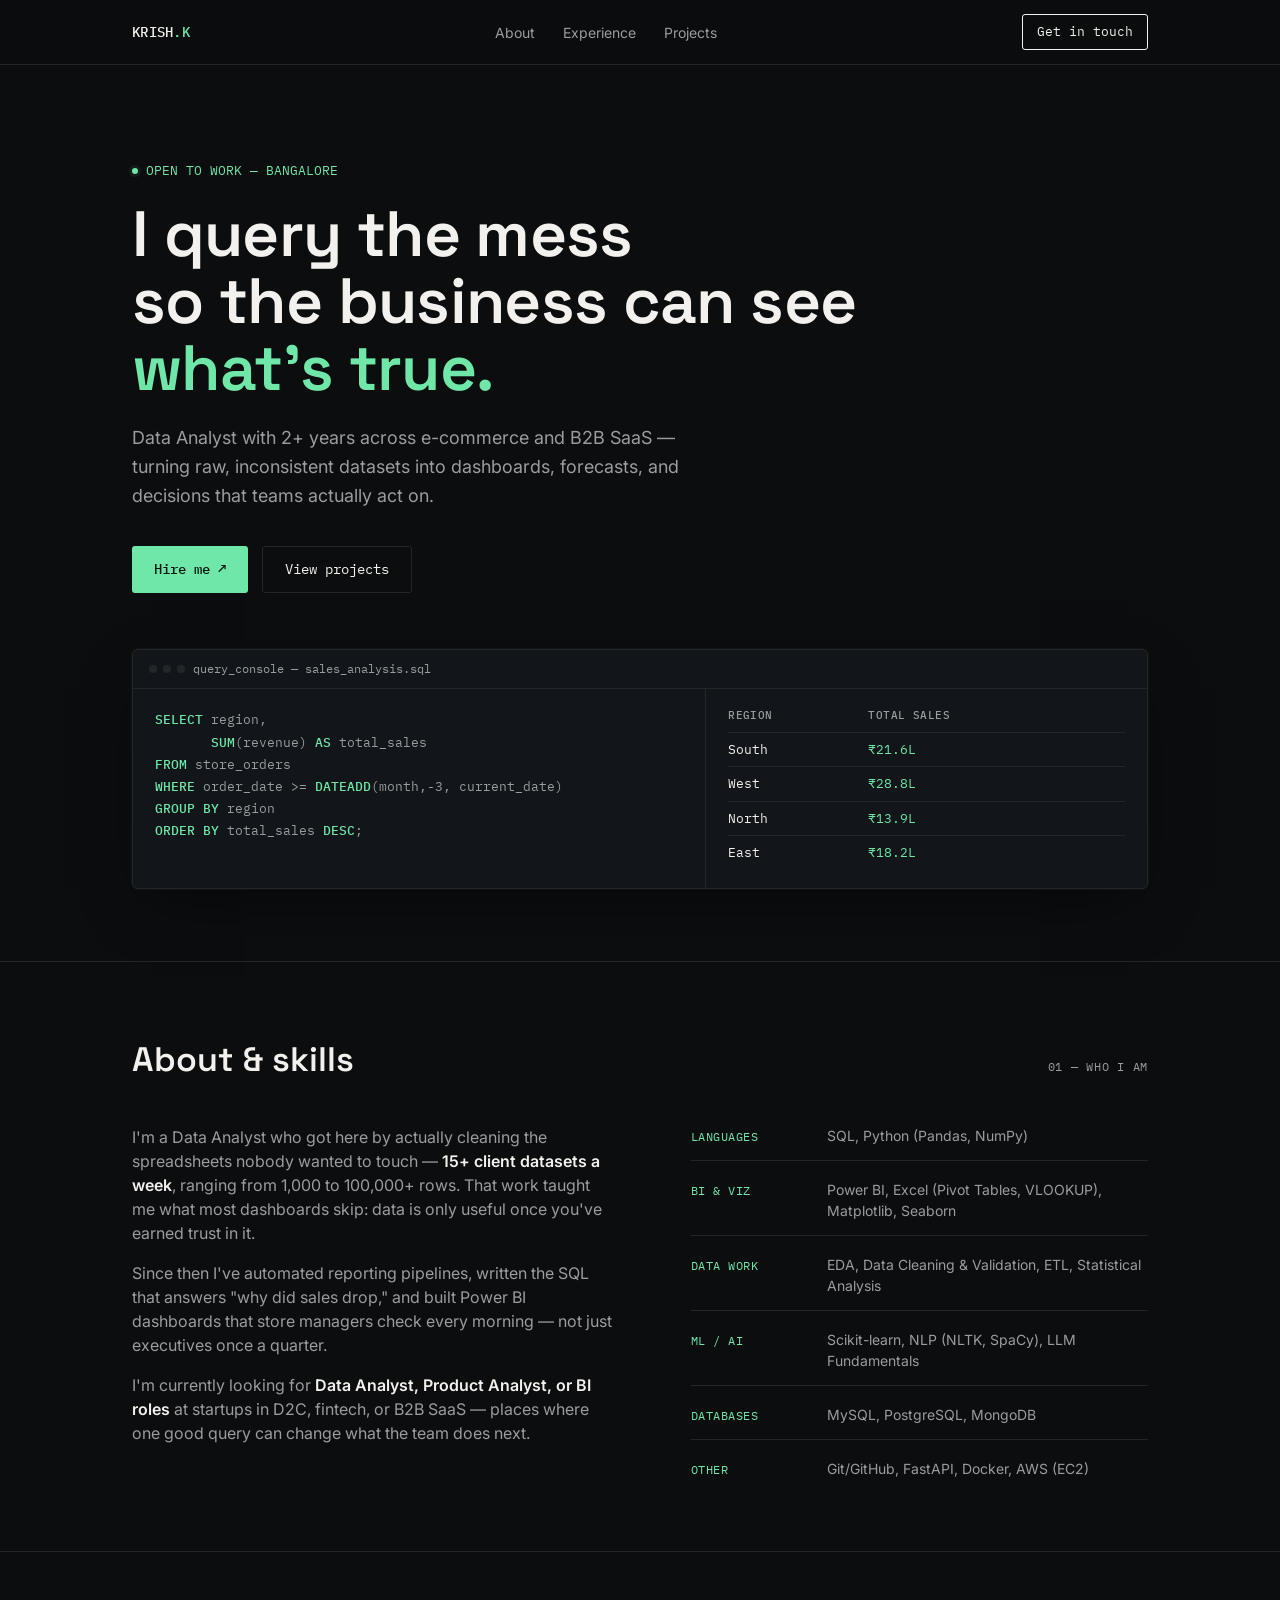
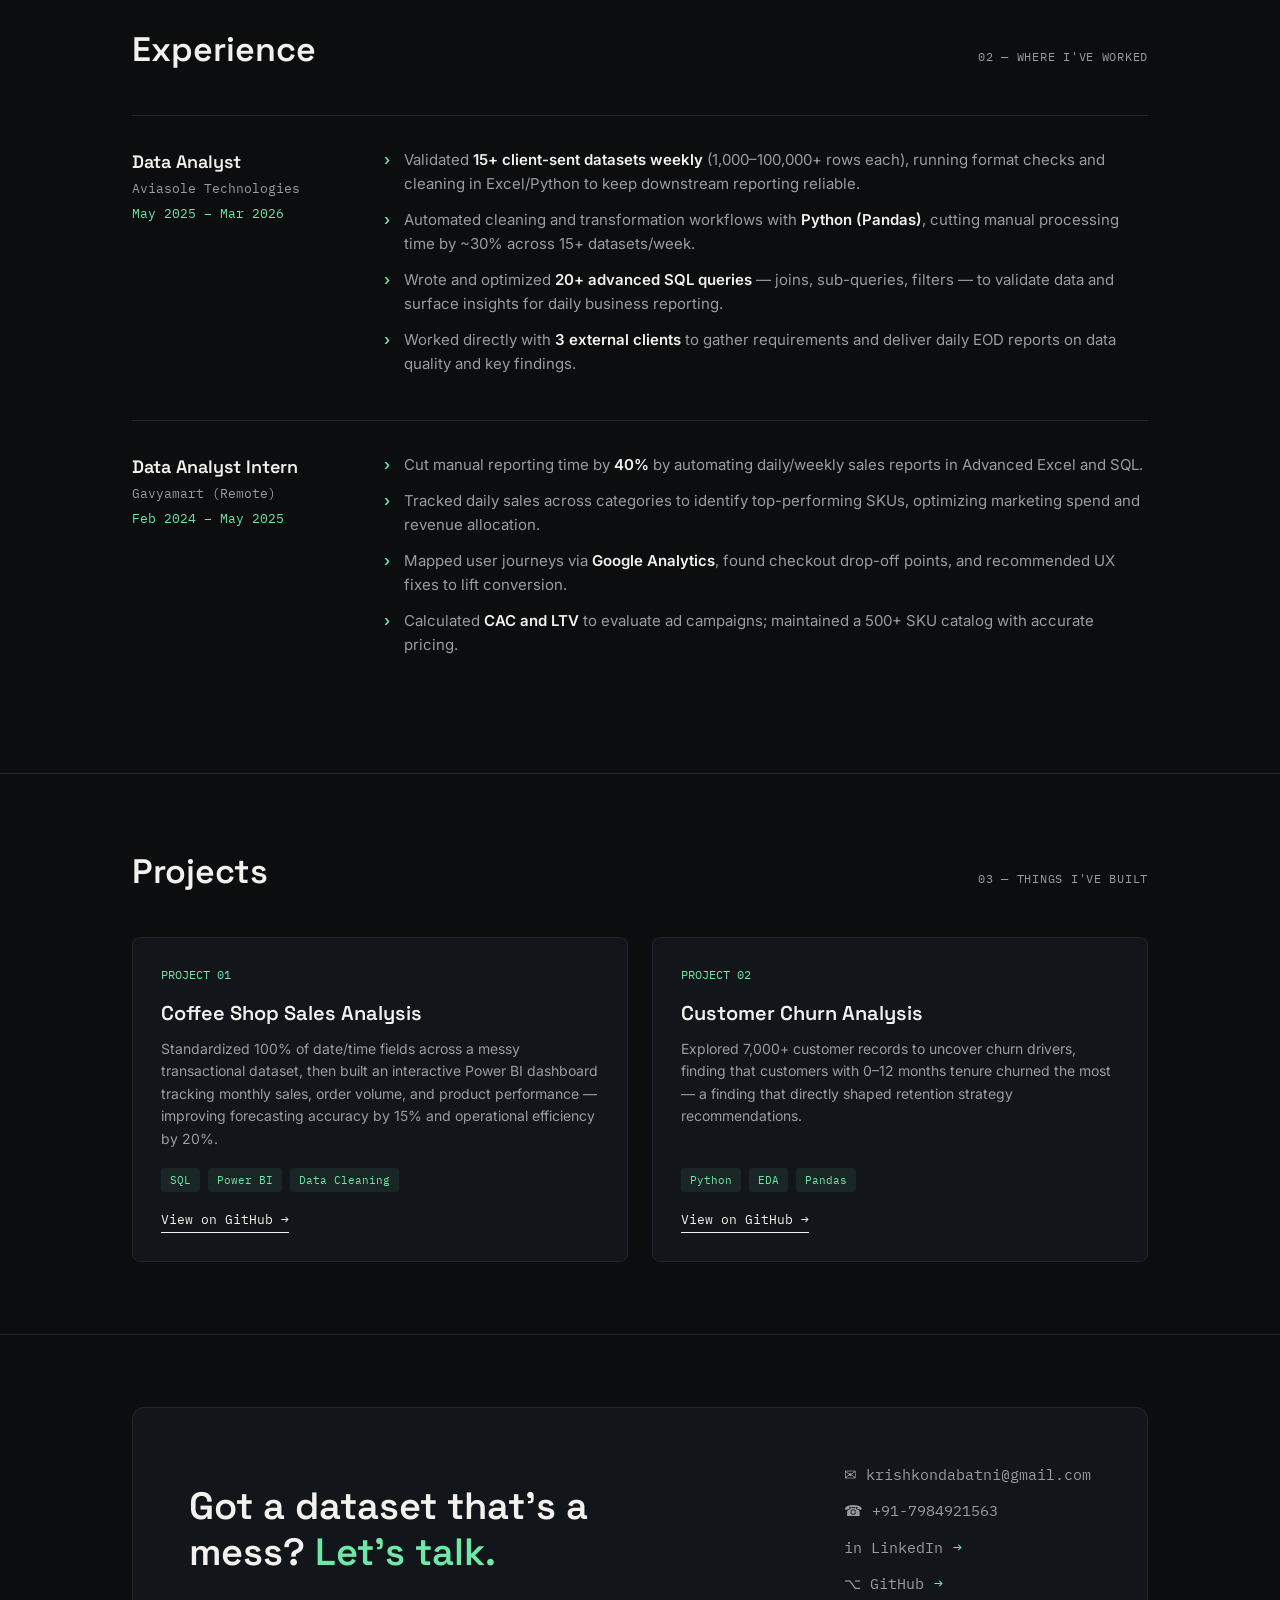
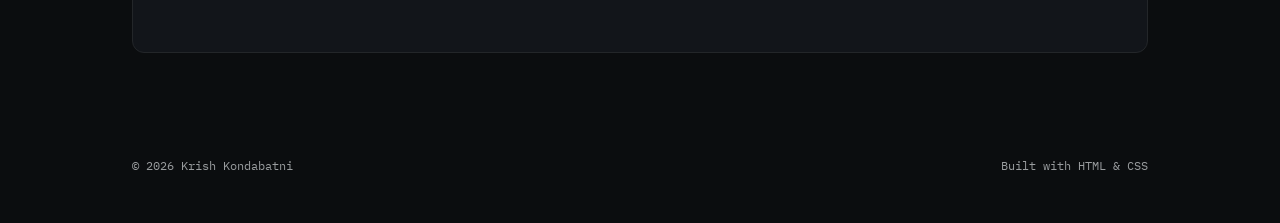
==== index.html @ 4f21a390 "Add files via upload" ====
<!DOCTYPE html>
<html lang="en">
<head>
<meta charset="UTF-8">
<meta name="viewport" content="width=device-width, initial-scale=1.0">
<title>Krish Kondabatni — Data Analyst</title>
<link rel="preconnect" href="https://fonts.googleapis.com">
<link rel="preconnect" href="https://fonts.gstatic.com" crossorigin>
<link href="https://fonts.googleapis.com/css2?family=Space+Grotesk:wght@400;500;600;700&family=IBM+Plex+Mono:wght@400;500&family=Inter:wght@400;500;600&display=swap" rel="stylesheet">
<style>
  :root{
    --bg: #0B0D0F;
    --bg-soft: #12151A;
    --ink: #F2F1ED;
    --ink-soft: #9A9D9F;
    --line: #232629;
    --accent: #6EE7A8;     /* terminal-green, used sparingly */
    --accent-soft: rgba(110,231,168,0.08);
    --card: #12151A;
    --mono: 'IBM Plex Mono', monospace;
    --display: 'Space Grotesk', sans-serif;
    --body: 'Inter', sans-serif;
  }

  *{margin:0;padding:0;box-sizing:border-box;}

  body{
    background:var(--bg);
    color:var(--ink);
    font-family:var(--body);
    line-height:1.5;
    -webkit-font-smoothing:antialiased;
  }

  a{color:inherit;text-decoration:none;}

  .wrap{
    max-width:1080px;
    margin:0 auto;
    padding:0 32px;
  }

  /* ---------- NAV ---------- */
  nav{
    position:sticky;
    top:0;
    background:rgba(11,13,15,0.85);
    backdrop-filter:blur(8px);
    border-bottom:1px solid var(--line);
    z-index:50;
  }
  nav .wrap{
    display:flex;
    align-items:center;
    justify-content:space-between;
    height:64px;
  }
  .logo{
    font-family:var(--mono);
    font-size:14px;
    font-weight:500;
    letter-spacing:0.02em;
  }
  .logo span{color:var(--accent);}
  .navlinks{display:flex;gap:28px;font-size:14px;color:var(--ink-soft);}
  .navlinks a{transition:color .15s ease;}
  .navlinks a:hover{color:var(--ink);}
  .nav-cta{
    font-family:var(--mono);
    font-size:13px;
    border:1px solid var(--ink);
    padding:7px 14px;
    border-radius:3px;
    transition:background .15s ease, color .15s ease;
  }
  .nav-cta:hover{background:var(--accent);color:#06160E;border-color:var(--accent);}

  /* ---------- HERO ---------- */
  header.hero{
    padding:96px 0 72px;
    border-bottom:1px solid var(--line);
    position:relative;
  }
  .eyebrow{
    font-family:var(--mono);
    font-size:13px;
    color:var(--accent);
    display:flex;
    align-items:center;
    gap:8px;
    margin-bottom:20px;
  }
  .dot{
    width:6px;height:6px;border-radius:50%;
    background:var(--accent);
    box-shadow:0 0 0 3px var(--accent-soft);
    animation:pulse 2s infinite;
  }
  @keyframes pulse{
    0%,100%{opacity:1;}
    50%{opacity:0.4;}
  }
  h1.title{
    font-family:var(--display);
    font-size:clamp(38px, 5.5vw, 64px);
    font-weight:600;
    line-height:1.05;
    letter-spacing:-0.01em;
    max-width:780px;
    color:var(--ink);
  }
  h1.title em{
    font-style:normal;
    color:var(--accent);
  }
  .hero-sub{
    margin-top:22px;
    font-size:18px;
    color:var(--ink-soft);
    max-width:560px;
    line-height:1.6;
  }
  .hero-actions{
    margin-top:36px;
    display:flex;
    gap:14px;
    flex-wrap:wrap;
  }
  .btn-primary{
    font-family:var(--mono);
    font-size:14px;
    background:var(--accent);
    color:#06160E;
    padding:12px 22px;
    border-radius:3px;
    display:inline-flex;
    align-items:center;
    gap:8px;
    transition:transform .15s ease, box-shadow .15s ease;
    font-weight:500;
  }
  .btn-primary:hover{transform:translateY(-1px);box-shadow:0 0 24px rgba(110,231,168,0.35);}
  .btn-secondary{
    font-family:var(--mono);
    font-size:14px;
    border:1px solid var(--line);
    padding:12px 22px;
    border-radius:3px;
    color:var(--ink);
    transition:border-color .15s ease;
  }
  .btn-secondary:hover{border-color:var(--accent);}

  /* hero signature: a live-looking query→result strip */
  .query-strip{
    margin-top:56px;
    border:1px solid var(--line);
    border-radius:6px;
    background:var(--card);
    overflow:hidden;
    box-shadow:0 0 0 1px rgba(110,231,168,0.04), 0 20px 60px -20px rgba(0,0,0,0.6);
  }
  .query-strip-head{
    display:flex;
    align-items:center;
    gap:8px;
    padding:10px 16px;
    border-bottom:1px solid var(--line);
    font-family:var(--mono);
    font-size:12px;
    color:var(--ink-soft);
  }
  .query-strip-head .dots{display:flex;gap:6px;}
  .query-strip-head .dots span{width:8px;height:8px;border-radius:50%;background:var(--line);}
  .query-body{
    display:grid;
    grid-template-columns:1.3fr 1fr;
  }
  .query-code{
    font-family:var(--mono);
    font-size:13px;
    line-height:1.7;
    padding:20px 22px;
    color:var(--ink-soft);
    border-right:1px solid var(--line);
    overflow-x:auto;
    white-space:pre;
  }
  .query-code .kw{color:var(--accent);font-weight:500;}
  .query-result{
    padding:18px 22px;
    font-family:var(--mono);
    font-size:13px;
  }
  .query-result table{width:100%;border-collapse:collapse;}
  .query-result th{
    text-align:left;
    color:var(--ink-soft);
    font-weight:500;
    font-size:11px;
    text-transform:uppercase;
    letter-spacing:0.04em;
    padding-bottom:8px;
    border-bottom:1px solid var(--line);
  }
  .query-result td{
    padding:7px 0;
    border-bottom:1px solid var(--line);
    color:var(--ink);
  }
  .query-result tr:last-child td{border-bottom:none;}
  .query-result .num{color:var(--accent);}

  @media (max-width:720px){
    .query-body{grid-template-columns:1fr;}
    .query-code{border-right:none;border-bottom:1px solid var(--line);}
  }

  /* ---------- SECTION SHELL ---------- */
  section{padding:72px 0;border-bottom:1px solid var(--line);}
  section:last-of-type{border-bottom:none;}
  .section-head{
    display:flex;
    align-items:baseline;
    justify-content:space-between;
    margin-bottom:40px;
    flex-wrap:wrap;
    gap:12px;
  }
  .section-tag{
    font-family:var(--mono);
    font-size:12px;
    color:var(--ink-soft);
    text-transform:uppercase;
    letter-spacing:0.06em;
  }
  h2.section-title{
    font-family:var(--display);
    font-size:clamp(26px,3vw,34px);
    font-weight:600;
    color:var(--ink);
  }

  /* ---------- ABOUT + SKILLS ---------- */
  .about-grid{
    display:grid;
    grid-template-columns:1.1fr 1fr;
    gap:56px;
  }
  .about-text p{
    font-size:16px;
    color:var(--ink-soft);
    margin-bottom:16px;
    max-width:480px;
  }
  .about-text strong{color:var(--ink);font-weight:600;}

  .skills-col{display:flex;flex-direction:column;gap:18px;}
  .skill-row{
    display:grid;
    grid-template-columns:120px 1fr;
    align-items:baseline;
    gap:16px;
    padding-bottom:14px;
    border-bottom:1px solid var(--line);
  }
  .skill-row:last-child{border-bottom:none;padding-bottom:0;}
  .skill-label{
    font-family:var(--mono);
    font-size:12px;
    color:var(--accent);
    text-transform:uppercase;
    letter-spacing:0.04em;
  }
  .skill-items{font-size:14px;color:var(--ink-soft);}

  @media (max-width:780px){
    .about-grid{grid-template-columns:1fr;gap:36px;}
  }

  /* ---------- EXPERIENCE ---------- */
  .exp-item{
    display:grid;
    grid-template-columns:220px 1fr;
    gap:32px;
    padding:32px 0;
    border-top:1px solid var(--line);
  }
  .exp-item:first-of-type{border-top:none;}
  .exp-meta{font-family:var(--mono);font-size:13px;color:var(--ink-soft);}
  .exp-meta .role{
    display:block;
    font-family:var(--display);
    font-size:18px;
    font-weight:600;
    color:var(--ink);
    margin-bottom:4px;
  }
  .exp-meta .dates{display:block;margin-top:6px;color:var(--accent);}
  .exp-body ul{list-style:none;}
  .exp-body li{
    position:relative;
    padding-left:20px;
    margin-bottom:12px;
    font-size:15px;
    color:var(--ink-soft);
    line-height:1.6;
  }
  .exp-body li::before{
    content:"›";
    position:absolute;
    left:0;
    color:var(--accent);
    font-weight:600;
  }
  .exp-body strong{color:var(--ink);font-weight:600;}

  @media (max-width:720px){
    .exp-item{grid-template-columns:1fr;gap:12px;}
  }

  /* ---------- PROJECTS ---------- */
  .proj-grid{
    display:grid;
    grid-template-columns:1fr 1fr;
    gap:24px;
  }
  .proj-card{
    border:1px solid var(--line);
    border-radius:8px;
    background:var(--card);
    padding:28px;
    display:flex;
    flex-direction:column;
    transition:border-color .15s ease, transform .15s ease, box-shadow .15s ease;
  }
  .proj-card:hover{border-color:var(--accent);transform:translateY(-2px);box-shadow:0 12px 32px -16px rgba(110,231,168,0.25);}
  .proj-num{
    font-family:var(--mono);
    font-size:12px;
    color:var(--accent);
    margin-bottom:14px;
  }
  .proj-card h3{
    font-family:var(--display);
    font-size:20px;
    font-weight:600;
    margin-bottom:10px;
    color:var(--ink);
  }
  .proj-card p{
    font-size:14px;
    color:var(--ink-soft);
    line-height:1.6;
    flex-grow:1;
    margin-bottom:18px;
  }
  .proj-tags{display:flex;gap:8px;flex-wrap:wrap;margin-bottom:18px;}
  .proj-tags span{
    font-family:var(--mono);
    font-size:11px;
    background:var(--accent-soft);
    color:var(--accent);
    padding:4px 9px;
    border-radius:3px;
  }
  .proj-link{
    font-family:var(--mono);
    font-size:13px;
    display:inline-flex;
    align-items:center;
    gap:6px;
    color:var(--ink);
    border-bottom:1px solid var(--ink);
    width:fit-content;
    padding-bottom:2px;
    transition:color .15s ease, border-color .15s ease;
  }
  .proj-link:hover{color:var(--accent);border-color:var(--accent);}

  @media (max-width:780px){
    .proj-grid{grid-template-columns:1fr;}
  }

  /* ---------- CONTACT ---------- */
  .contact-panel{
    background:var(--bg-soft);
    border:1px solid var(--line);
    color:var(--ink);
    border-radius:12px;
    padding:56px;
    display:flex;
    justify-content:space-between;
    align-items:center;
    gap:32px;
    flex-wrap:wrap;
  }
  .contact-panel h2{
    font-family:var(--display);
    font-size:clamp(26px,3.4vw,38px);
    font-weight:600;
    max-width:420px;
    line-height:1.2;
  }
  .contact-panel h2 span{color:var(--accent);}
  .contact-links{display:flex;flex-direction:column;gap:14px;}
  .contact-links a{
    font-family:var(--mono);
    font-size:15px;
    display:flex;
    align-items:center;
    gap:10px;
    color:var(--ink-soft);
    transition:color .15s ease;
  }
  .contact-links a:hover{color:var(--ink);}
  .contact-links a .arrow{color:var(--accent);}

  footer{
    padding:32px 0 48px;
    font-family:var(--mono);
    font-size:12px;
    color:var(--ink-soft);
    display:flex;
    justify-content:space-between;
    flex-wrap:wrap;
    gap:8px;
  }

  @media (max-width:600px){
    .wrap{padding:0 20px;}
    .contact-panel{padding:36px 24px;flex-direction:column;align-items:flex-start;}
    .navlinks{display:none;}
  }
</style>
</head>
<body>

<nav>
  <div class="wrap">
    <div class="logo">KRISH<span>.K</span></div>
    <div class="navlinks">
      <a href="#about">About</a>
      <a href="#experience">Experience</a>
      <a href="#projects">Projects</a>
    </div>
    <a class="nav-cta" href="#contact">Get in touch</a>
  </div>
</nav>

<header class="hero">
  <div class="wrap">
    <div class="eyebrow"><span class="dot"></span>OPEN TO WORK — BANGALORE</div>
    <h1 class="title">I query the mess<br>so the business can see <em>what's true.</em></h1>
    <p class="hero-sub">Data Analyst with 2+ years across e-commerce and B2B SaaS — turning raw, inconsistent datasets into dashboards, forecasts, and decisions that teams actually act on.</p>
    <div class="hero-actions">
      <a class="btn-primary" href="mailto:krishkondabatni@gmail.com">Hire me ↗</a>
      <a class="btn-secondary" href="#projects">View projects</a>
    </div>

    <div class="query-strip">
      <div class="query-strip-head">
        <div class="dots"><span></span><span></span><span></span></div>
        query_console — sales_analysis.sql
      </div>
      <div class="query-body">
        <div class="query-code"><span class="kw">SELECT</span> region,
       <span class="kw">SUM</span>(revenue) <span class="kw">AS</span> total_sales
<span class="kw">FROM</span> store_orders
<span class="kw">WHERE</span> order_date >= <span class="kw">DATEADD</span>(month,-3, current_date)
<span class="kw">GROUP BY</span> region
<span class="kw">ORDER BY</span> total_sales <span class="kw">DESC</span>;</div>
        <div class="query-result">
          <table>
            <tr><th>Region</th><th>Total Sales</th></tr>
            <tr><td>South</td><td class="num">₹21.6L</td></tr>
            <tr><td>West</td><td class="num">₹28.8L</td></tr>
            <tr><td>North</td><td class="num">₹13.9L</td></tr>
            <tr><td>East</td><td class="num">₹18.2L</td></tr>
          </table>
        </div>
      </div>
    </div>
  </div>
</header>

<section id="about">
  <div class="wrap">
    <div class="section-head">
      <h2 class="section-title">About &amp; skills</h2>
      <span class="section-tag">01 — Who I am</span>
    </div>
    <div class="about-grid">
      <div class="about-text">
        <p>I'm a Data Analyst who got here by actually cleaning the spreadsheets nobody wanted to touch — <strong>15+ client datasets a week</strong>, ranging from 1,000 to 100,000+ rows. That work taught me what most dashboards skip: data is only useful once you've earned trust in it.</p>
        <p>Since then I've automated reporting pipelines, written the SQL that answers "why did sales drop," and built Power BI dashboards that store managers check every morning — not just executives once a quarter.</p>
        <p>I'm currently looking for <strong>Data Analyst, Product Analyst, or BI roles</strong> at startups in D2C, fintech, or B2B SaaS — places where one good query can change what the team does next.</p>
      </div>
      <div class="skills-col">
        <div class="skill-row">
          <span class="skill-label">Languages</span>
          <span class="skill-items">SQL, Python (Pandas, NumPy)</span>
        </div>
        <div class="skill-row">
          <span class="skill-label">BI &amp; Viz</span>
          <span class="skill-items">Power BI, Excel (Pivot Tables, VLOOKUP), Matplotlib, Seaborn</span>
        </div>
        <div class="skill-row">
          <span class="skill-label">Data Work</span>
          <span class="skill-items">EDA, Data Cleaning &amp; Validation, ETL, Statistical Analysis</span>
        </div>
        <div class="skill-row">
          <span class="skill-label">ML / AI</span>
          <span class="skill-items">Scikit-learn, NLP (NLTK, SpaCy), LLM Fundamentals</span>
        </div>
        <div class="skill-row">
          <span class="skill-label">Databases</span>
          <span class="skill-items">MySQL, PostgreSQL, MongoDB</span>
        </div>
        <div class="skill-row">
          <span class="skill-label">Other</span>
          <span class="skill-items">Git/GitHub, FastAPI, Docker, AWS (EC2)</span>
        </div>
      </div>
    </div>
  </div>
</section>

<section id="experience">
  <div class="wrap">
    <div class="section-head">
      <h2 class="section-title">Experience</h2>
      <span class="section-tag">02 — Where I've worked</span>
    </div>

    <div class="exp-item">
      <div class="exp-meta">
        <span class="role">Data Analyst</span>
        Aviasole Technologies
        <span class="dates">May 2025 – Mar 2026</span>
      </div>
      <div class="exp-body">
        <ul>
          <li>Validated <strong>15+ client-sent datasets weekly</strong> (1,000–100,000+ rows each), running format checks and cleaning in Excel/Python to keep downstream reporting reliable.</li>
          <li>Automated cleaning and transformation workflows with <strong>Python (Pandas)</strong>, cutting manual processing time by ~30% across 15+ datasets/week.</li>
          <li>Wrote and optimized <strong>20+ advanced SQL queries</strong> — joins, sub-queries, filters — to validate data and surface insights for daily business reporting.</li>
          <li>Worked directly with <strong>3 external clients</strong> to gather requirements and deliver daily EOD reports on data quality and key findings.</li>
        </ul>
      </div>
    </div>

    <div class="exp-item">
      <div class="exp-meta">
        <span class="role">Data Analyst Intern</span>
        Gavyamart (Remote)
        <span class="dates">Feb 2024 – May 2025</span>
      </div>
      <div class="exp-body">
        <ul>
          <li>Cut manual reporting time by <strong>40%</strong> by automating daily/weekly sales reports in Advanced Excel and SQL.</li>
          <li>Tracked daily sales across categories to identify top-performing SKUs, optimizing marketing spend and revenue allocation.</li>
          <li>Mapped user journeys via <strong>Google Analytics</strong>, found checkout drop-off points, and recommended UX fixes to lift conversion.</li>
          <li>Calculated <strong>CAC and LTV</strong> to evaluate ad campaigns; maintained a 500+ SKU catalog with accurate pricing.</li>
        </ul>
      </div>
    </div>
  </div>
</section>

<section id="projects">
  <div class="wrap">
    <div class="section-head">
      <h2 class="section-title">Projects</h2>
      <span class="section-tag">03 — Things I've built</span>
    </div>
    <div class="proj-grid" id="proj-grid"></div>
  </div>
</section>

<section id="contact">
  <div class="wrap">
    <div class="contact-panel">
      <h2>Got a dataset that's a mess? <span>Let's talk.</span></h2>
      <div class="contact-links">
        <a href="mailto:krishkondabatni@gmail.com">✉ krishkondabatni@gmail.com</a>
        <a href="tel:+917984921563">☎ +91-7984921563</a>
        <a href="https://www.linkedin.com/in/krishkonda" target="_blank" rel="noopener">in LinkedIn <span class="arrow">→</span></a>
        <a href="https://github.com/crossboww" target="_blank" rel="noopener">⌥ GitHub <span class="arrow">→</span></a>
      </div>
    </div>
  </div>
</section>

<footer>
  <div class="wrap" style="display:flex; justify-content:space-between; width:100%;">
    <span>© 2026 Krish Kondabatni</span>
    <span>Built with HTML &amp; CSS</span>
  </div>
</footer>

<script>
/* ============================================================
   ADD YOUR PROJECTS HERE.
   To add a new project later: copy one block below (the part
   between { and },) and edit the text. Nothing else needs to change —
   the card will appear automatically on the page.
   ============================================================ */
const projects = [
  {
    number: "PROJECT 01",
    title: "Coffee Shop Sales Analysis",
    description: "Standardized 100% of date/time fields across a messy transactional dataset, then built an interactive Power BI dashboard tracking monthly sales, order volume, and product performance — improving forecasting accuracy by 15% and operational efficiency by 20%.",
    tags: ["SQL", "Power BI", "Data Cleaning"],
    link: "https://github.com/crossboww/Coffee_Shop_Sales_Analysis"
  },
  {
    number: "PROJECT 02",
    title: "Customer Churn Analysis",
    description: "Explored 7,000+ customer records to uncover churn drivers, finding that customers with 0–12 months tenure churned the most — a finding that directly shaped retention strategy recommendations.",
    tags: ["Python", "EDA", "Pandas"],
    link: "https://github.com/crossboww/Customer_Churn_Analysis"
  }

  /* Example of a new project — just uncomment and edit:

  ,{
    number: "PROJECT 03",
    title: "Your New Project Name",
    description: "1-2 sentences describing what you built and the result/impact.",
    tags: ["Tag1", "Tag2", "Tag3"],
    link: "https://github.com/yourusername/your-repo"
  }

  */
];

const grid = document.getElementById('proj-grid');
projects.forEach(p => {
  const card = document.createElement('div');
  card.className = 'proj-card';
  card.innerHTML = `
    <div class="proj-num">${p.number}</div>
    <h3>${p.title}</h3>
    <p>${p.description}</p>
    <div class="proj-tags">${p.tags.map(t => `<span>${t}</span>`).join('')}</div>
    <a class="proj-link" href="${p.link}" target="_blank" rel="noopener">View on GitHub →</a>
  `;
  grid.appendChild(card);
});
</script>

</body>
</html>
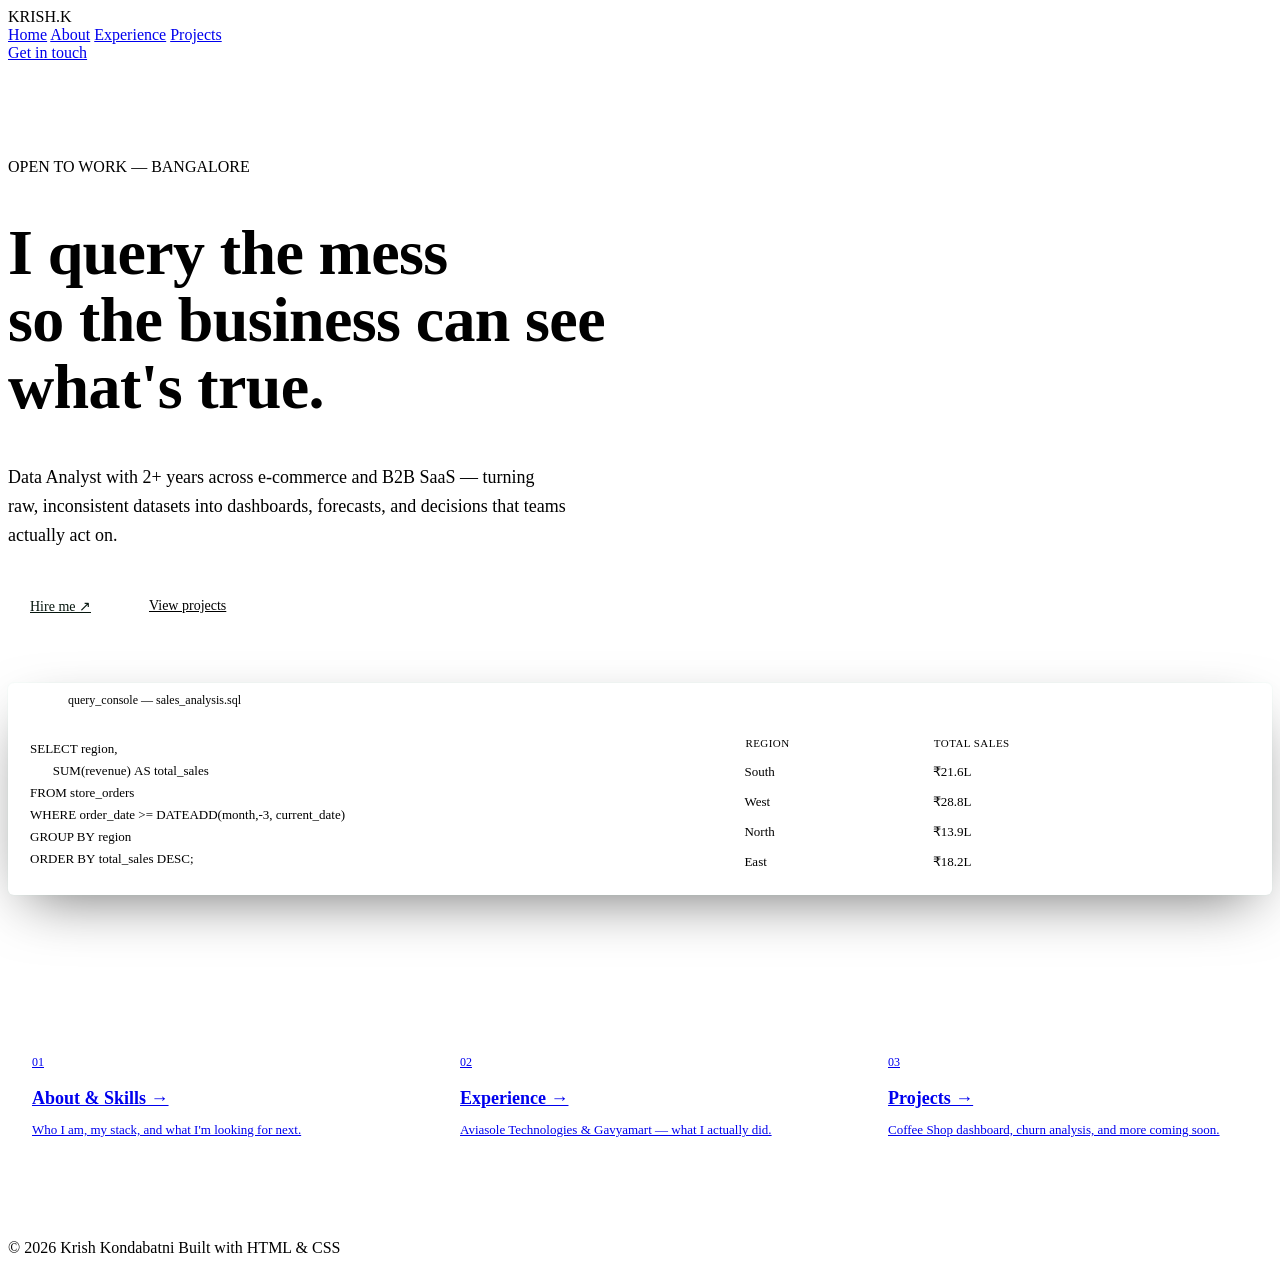
==== commit caab03ff: "Add files via upload" ====
--- a/index.html
+++ b/index.html
@@ -7,98 +7,12 @@
 <link rel="preconnect" href="https://fonts.googleapis.com">
 <link rel="preconnect" href="https://fonts.gstatic.com" crossorigin>
 <link href="https://fonts.googleapis.com/css2?family=Space+Grotesk:wght@400;500;600;700&family=IBM+Plex+Mono:wght@400;500&family=Inter:wght@400;500;600&display=swap" rel="stylesheet">
+<link rel="stylesheet" href="assets/style.css">
 <style>
-  :root{
-    --bg: #0B0D0F;
-    --bg-soft: #12151A;
-    --ink: #F2F1ED;
-    --ink-soft: #9A9D9F;
-    --line: #232629;
-    --accent: #6EE7A8;     /* terminal-green, used sparingly */
-    --accent-soft: rgba(110,231,168,0.08);
-    --card: #12151A;
-    --mono: 'IBM Plex Mono', monospace;
-    --display: 'Space Grotesk', sans-serif;
-    --body: 'Inter', sans-serif;
-  }
-
-  *{margin:0;padding:0;box-sizing:border-box;}
-
-  body{
-    background:var(--bg);
-    color:var(--ink);
-    font-family:var(--body);
-    line-height:1.5;
-    -webkit-font-smoothing:antialiased;
-  }
-
-  a{color:inherit;text-decoration:none;}
-
-  .wrap{
-    max-width:1080px;
-    margin:0 auto;
-    padding:0 32px;
-  }
-
-  /* ---------- NAV ---------- */
-  nav{
-    position:sticky;
-    top:0;
-    background:rgba(11,13,15,0.85);
-    backdrop-filter:blur(8px);
-    border-bottom:1px solid var(--line);
-    z-index:50;
-  }
-  nav .wrap{
-    display:flex;
-    align-items:center;
-    justify-content:space-between;
-    height:64px;
-  }
-  .logo{
-    font-family:var(--mono);
-    font-size:14px;
-    font-weight:500;
-    letter-spacing:0.02em;
-  }
-  .logo span{color:var(--accent);}
-  .navlinks{display:flex;gap:28px;font-size:14px;color:var(--ink-soft);}
-  .navlinks a{transition:color .15s ease;}
-  .navlinks a:hover{color:var(--ink);}
-  .nav-cta{
-    font-family:var(--mono);
-    font-size:13px;
-    border:1px solid var(--ink);
-    padding:7px 14px;
-    border-radius:3px;
-    transition:background .15s ease, color .15s ease;
-  }
-  .nav-cta:hover{background:var(--accent);color:#06160E;border-color:var(--accent);}
-
-  /* ---------- HERO ---------- */
+  /* Page-specific styles for the home hero only */
   header.hero{
     padding:96px 0 72px;
     border-bottom:1px solid var(--line);
-    position:relative;
-  }
-  .eyebrow{
-    font-family:var(--mono);
-    font-size:13px;
-    color:var(--accent);
-    display:flex;
-    align-items:center;
-    gap:8px;
-    margin-bottom:20px;
-  }
-  .dot{
-    width:6px;height:6px;border-radius:50%;
-    background:var(--accent);
-    box-shadow:0 0 0 3px var(--accent-soft);
-    animation:pulse 2s infinite;
-  }
-  @keyframes pulse{
-    0%,100%{opacity:1;}
-    50%{opacity:0.4;}
   }
   h1.title{
     font-family:var(--display);
@@ -107,12 +21,8 @@
     line-height:1.05;
     letter-spacing:-0.01em;
     max-width:780px;
-    color:var(--ink);
   }
-  h1.title em{
-    font-style:normal;
-    color:var(--accent);
-  }
+  h1.title em{font-style:normal;color:var(--accent);}
   .hero-sub{
     margin-top:22px;
     font-size:18px;
@@ -120,12 +30,7 @@
     max-width:560px;
     line-height:1.6;
   }
-  .hero-actions{
-    margin-top:36px;
-    display:flex;
-    gap:14px;
-    flex-wrap:wrap;
-  }
+  .hero-actions{margin-top:36px;display:flex;gap:14px;flex-wrap:wrap;}
   .btn-primary{
     font-family:var(--mono);
     font-size:14px;
@@ -151,7 +56,6 @@
   }
   .btn-secondary:hover{border-color:var(--accent);}
 
-  /* hero signature: a live-looking query→result strip */
   .query-strip{
     margin-top:56px;
     border:1px solid var(--line);
@@ -161,276 +65,46 @@
     box-shadow:0 0 0 1px rgba(110,231,168,0.04), 0 20px 60px -20px rgba(0,0,0,0.6);
   }
   .query-strip-head{
-    display:flex;
-    align-items:center;
-    gap:8px;
-    padding:10px 16px;
+    display:flex;align-items:center;gap:8px;padding:10px 16px;
     border-bottom:1px solid var(--line);
-    font-family:var(--mono);
-    font-size:12px;
-    color:var(--ink-soft);
+    font-family:var(--mono);font-size:12px;color:var(--ink-soft);
   }
   .query-strip-head .dots{display:flex;gap:6px;}
   .query-strip-head .dots span{width:8px;height:8px;border-radius:50%;background:var(--line);}
-  .query-body{
-    display:grid;
-    grid-template-columns:1.3fr 1fr;
-  }
+  .query-body{display:grid;grid-template-columns:1.3fr 1fr;}
   .query-code{
-    font-family:var(--mono);
-    font-size:13px;
-    line-height:1.7;
-    padding:20px 22px;
-    color:var(--ink-soft);
-    border-right:1px solid var(--line);
-    overflow-x:auto;
-    white-space:pre;
+    font-family:var(--mono);font-size:13px;line-height:1.7;
+    padding:20px 22px;color:var(--ink-soft);
+    border-right:1px solid var(--line);overflow-x:auto;white-space:pre;
   }
   .query-code .kw{color:var(--accent);font-weight:500;}
-  .query-result{
-    padding:18px 22px;
-    font-family:var(--mono);
-    font-size:13px;
-  }
+  .query-result{padding:18px 22px;font-family:var(--mono);font-size:13px;}
   .query-result table{width:100%;border-collapse:collapse;}
   .query-result th{
-    text-align:left;
-    color:var(--ink-soft);
-    font-weight:500;
-    font-size:11px;
-    text-transform:uppercase;
-    letter-spacing:0.04em;
-    padding-bottom:8px;
+    text-align:left;color:var(--ink-soft);font-weight:500;font-size:11px;
+    text-transform:uppercase;letter-spacing:0.04em;padding-bottom:8px;
     border-bottom:1px solid var(--line);
   }
-  .query-result td{
-    padding:7px 0;
-    border-bottom:1px solid var(--line);
-    color:var(--ink);
-  }
+  .query-result td{padding:7px 0;border-bottom:1px solid var(--line);color:var(--ink);}
   .query-result tr:last-child td{border-bottom:none;}
   .query-result .num{color:var(--accent);}
+
+  /* quick links to other pages */
+  .quicklinks{padding:64px 0;}
+  .ql-grid{display:grid;grid-template-columns:repeat(3,1fr);gap:20px;}
+  .ql-card{
+    border:1px solid var(--line);border-radius:8px;padding:24px;
+    background:var(--card);transition:border-color .15s ease, transform .15s ease;
+  }
+  .ql-card:hover{border-color:var(--accent);transform:translateY(-2px);}
+  .ql-card .ql-num{font-family:var(--mono);font-size:12px;color:var(--accent);margin-bottom:10px;}
+  .ql-card h3{font-family:var(--display);font-size:18px;font-weight:600;margin-bottom:8px;}
+  .ql-card p{font-size:13px;color:var(--ink-soft);}
 
   @media (max-width:720px){
     .query-body{grid-template-columns:1fr;}
     .query-code{border-right:none;border-bottom:1px solid var(--line);}
-  }
-
-  /* ---------- SECTION SHELL ---------- */
-  section{padding:72px 0;border-bottom:1px solid var(--line);}
-  section:last-of-type{border-bottom:none;}
-  .section-head{
-    display:flex;
-    align-items:baseline;
-    justify-content:space-between;
-    margin-bottom:40px;
-    flex-wrap:wrap;
-    gap:12px;
-  }
-  .section-tag{
-    font-family:var(--mono);
-    font-size:12px;
-    color:var(--ink-soft);
-    text-transform:uppercase;
-    letter-spacing:0.06em;
-  }
-  h2.section-title{
-    font-family:var(--display);
-    font-size:clamp(26px,3vw,34px);
-    font-weight:600;
-    color:var(--ink);
-  }
-
-  /* ---------- ABOUT + SKILLS ---------- */
-  .about-grid{
-    display:grid;
-    grid-template-columns:1.1fr 1fr;
-    gap:56px;
-  }
-  .about-text p{
-    font-size:16px;
-    color:var(--ink-soft);
-    margin-bottom:16px;
-    max-width:480px;
-  }
-  .about-text strong{color:var(--ink);font-weight:600;}
-
-  .skills-col{display:flex;flex-direction:column;gap:18px;}
-  .skill-row{
-    display:grid;
-    grid-template-columns:120px 1fr;
-    align-items:baseline;
-    gap:16px;
-    padding-bottom:14px;
-    border-bottom:1px solid var(--line);
-  }
-  .skill-row:last-child{border-bottom:none;padding-bottom:0;}
-  .skill-label{
-    font-family:var(--mono);
-    font-size:12px;
-    color:var(--accent);
-    text-transform:uppercase;
-    letter-spacing:0.04em;
-  }
-  .skill-items{font-size:14px;color:var(--ink-soft);}
-
-  @media (max-width:780px){
-    .about-grid{grid-template-columns:1fr;gap:36px;}
-  }
-
-  /* ---------- EXPERIENCE ---------- */
-  .exp-item{
-    display:grid;
-    grid-template-columns:220px 1fr;
-    gap:32px;
-    padding:32px 0;
-    border-top:1px solid var(--line);
-  }
-  .exp-item:first-of-type{border-top:none;}
-  .exp-meta{font-family:var(--mono);font-size:13px;color:var(--ink-soft);}
-  .exp-meta .role{
-    display:block;
-    font-family:var(--display);
-    font-size:18px;
-    font-weight:600;
-    color:var(--ink);
-    margin-bottom:4px;
-  }
-  .exp-meta .dates{display:block;margin-top:6px;color:var(--accent);}
-  .exp-body ul{list-style:none;}
-  .exp-body li{
-    position:relative;
-    padding-left:20px;
-    margin-bottom:12px;
-    font-size:15px;
-    color:var(--ink-soft);
-    line-height:1.6;
-  }
-  .exp-body li::before{
-    content:"›";
-    position:absolute;
-    left:0;
-    color:var(--accent);
-    font-weight:600;
-  }
-  .exp-body strong{color:var(--ink);font-weight:600;}
-
-  @media (max-width:720px){
-    .exp-item{grid-template-columns:1fr;gap:12px;}
-  }
-
-  /* ---------- PROJECTS ---------- */
-  .proj-grid{
-    display:grid;
-    grid-template-columns:1fr 1fr;
-    gap:24px;
-  }
-  .proj-card{
-    border:1px solid var(--line);
-    border-radius:8px;
-    background:var(--card);
-    padding:28px;
-    display:flex;
-    flex-direction:column;
-    transition:border-color .15s ease, transform .15s ease, box-shadow .15s ease;
-  }
-  .proj-card:hover{border-color:var(--accent);transform:translateY(-2px);box-shadow:0 12px 32px -16px rgba(110,231,168,0.25);}
-  .proj-num{
-    font-family:var(--mono);
-    font-size:12px;
-    color:var(--accent);
-    margin-bottom:14px;
-  }
-  .proj-card h3{
-    font-family:var(--display);
-    font-size:20px;
-    font-weight:600;
-    margin-bottom:10px;
-    color:var(--ink);
-  }
-  .proj-card p{
-    font-size:14px;
-    color:var(--ink-soft);
-    line-height:1.6;
-    flex-grow:1;
-    margin-bottom:18px;
-  }
-  .proj-tags{display:flex;gap:8px;flex-wrap:wrap;margin-bottom:18px;}
-  .proj-tags span{
-    font-family:var(--mono);
-    font-size:11px;
-    background:var(--accent-soft);
-    color:var(--accent);
-    padding:4px 9px;
-    border-radius:3px;
-  }
-  .proj-link{
-    font-family:var(--mono);
-    font-size:13px;
-    display:inline-flex;
-    align-items:center;
-    gap:6px;
-    color:var(--ink);
-    border-bottom:1px solid var(--ink);
-    width:fit-content;
-    padding-bottom:2px;
-    transition:color .15s ease, border-color .15s ease;
-  }
-  .proj-link:hover{color:var(--accent);border-color:var(--accent);}
-
-  @media (max-width:780px){
-    .proj-grid{grid-template-columns:1fr;}
-  }
-
-  /* ---------- CONTACT ---------- */
-  .contact-panel{
-    background:var(--bg-soft);
-    border:1px solid var(--line);
-    color:var(--ink);
-    border-radius:12px;
-    padding:56px;
-    display:flex;
-    justify-content:space-between;
-    align-items:center;
-    gap:32px;
-    flex-wrap:wrap;
-  }
-  .contact-panel h2{
-    font-family:var(--display);
-    font-size:clamp(26px,3.4vw,38px);
-    font-weight:600;
-    max-width:420px;
-    line-height:1.2;
-  }
-  .contact-panel h2 span{color:var(--accent);}
-  .contact-links{display:flex;flex-direction:column;gap:14px;}
-  .contact-links a{
-    font-family:var(--mono);
-    font-size:15px;
-    display:flex;
-    align-items:center;
-    gap:10px;
-    color:var(--ink-soft);
-    transition:color .15s ease;
-  }
-  .contact-links a:hover{color:var(--ink);}
-  .contact-links a .arrow{color:var(--accent);}
-
-  footer{
-    padding:32px 0 48px;
-    font-family:var(--mono);
-    font-size:12px;
-    color:var(--ink-soft);
-    display:flex;
-    justify-content:space-between;
-    flex-wrap:wrap;
-    gap:8px;
-  }
-
-  @media (max-width:600px){
-    .wrap{padding:0 20px;}
-    .contact-panel{padding:36px 24px;flex-direction:column;align-items:flex-start;}
-    .navlinks{display:none;}
+    .ql-grid{grid-template-columns:1fr;}
   }
 </style>
 </head>
@@ -440,11 +114,12 @@
   <div class="wrap">
     <div class="logo">KRISH<span>.K</span></div>
     <div class="navlinks">
-      <a href="#about">About</a>
-      <a href="#experience">Experience</a>
-      <a href="#projects">Projects</a>
+      <a href="index.html" class="active">Home</a>
+      <a href="about.html">About</a>
+      <a href="experience.html">Experience</a>
+      <a href="projects.html">Projects</a>
     </div>
-    <a class="nav-cta" href="#contact">Get in touch</a>
+    <a class="nav-cta" href="contact.html">Get in touch</a>
   </div>
 </nav>
 
@@ -454,8 +129,8 @@
     <h1 class="title">I query the mess<br>so the business can see <em>what's true.</em></h1>
     <p class="hero-sub">Data Analyst with 2+ years across e-commerce and B2B SaaS — turning raw, inconsistent datasets into dashboards, forecasts, and decisions that teams actually act on.</p>
     <div class="hero-actions">
-      <a class="btn-primary" href="mailto:krishkondabatni@gmail.com">Hire me ↗</a>
-      <a class="btn-secondary" href="#projects">View projects</a>
+      <a class="btn-primary" href="contact.html">Hire me ↗</a>
+      <a class="btn-secondary" href="projects.html">View projects</a>
     </div>
 
     <div class="query-strip">
@@ -484,170 +159,34 @@
   </div>
 </header>
 
-<section id="about">
+<section class="quicklinks">
   <div class="wrap">
-    <div class="section-head">
-      <h2 class="section-title">About &amp; skills</h2>
-      <span class="section-tag">01 — Who I am</span>
-    </div>
-    <div class="about-grid">
-      <div class="about-text">
-        <p>I'm a Data Analyst who got here by actually cleaning the spreadsheets nobody wanted to touch — <strong>15+ client datasets a week</strong>, ranging from 1,000 to 100,000+ rows. That work taught me what most dashboards skip: data is only useful once you've earned trust in it.</p>
-        <p>Since then I've automated reporting pipelines, written the SQL that answers "why did sales drop," and built Power BI dashboards that store managers check every morning — not just executives once a quarter.</p>
-        <p>I'm currently looking for <strong>Data Analyst, Product Analyst, or BI roles</strong> at startups in D2C, fintech, or B2B SaaS — places where one good query can change what the team does next.</p>
-      </div>
-      <div class="skills-col">
-        <div class="skill-row">
-          <span class="skill-label">Languages</span>
-          <span class="skill-items">SQL, Python (Pandas, NumPy)</span>
-        </div>
-        <div class="skill-row">
-          <span class="skill-label">BI &amp; Viz</span>
-          <span class="skill-items">Power BI, Excel (Pivot Tables, VLOOKUP), Matplotlib, Seaborn</span>
-        </div>
-        <div class="skill-row">
-          <span class="skill-label">Data Work</span>
-          <span class="skill-items">EDA, Data Cleaning &amp; Validation, ETL, Statistical Analysis</span>
-        </div>
-        <div class="skill-row">
-          <span class="skill-label">ML / AI</span>
-          <span class="skill-items">Scikit-learn, NLP (NLTK, SpaCy), LLM Fundamentals</span>
-        </div>
-        <div class="skill-row">
-          <span class="skill-label">Databases</span>
-          <span class="skill-items">MySQL, PostgreSQL, MongoDB</span>
-        </div>
-        <div class="skill-row">
-          <span class="skill-label">Other</span>
-          <span class="skill-items">Git/GitHub, FastAPI, Docker, AWS (EC2)</span>
-        </div>
-      </div>
-    </div>
-  </div>
-</section>
-
-<section id="experience">
-  <div class="wrap">
-    <div class="section-head">
-      <h2 class="section-title">Experience</h2>
-      <span class="section-tag">02 — Where I've worked</span>
-    </div>
-
-    <div class="exp-item">
-      <div class="exp-meta">
-        <span class="role">Data Analyst</span>
-        Aviasole Technologies
-        <span class="dates">May 2025 – Mar 2026</span>
-      </div>
-      <div class="exp-body">
-        <ul>
-          <li>Validated <strong>15+ client-sent datasets weekly</strong> (1,000–100,000+ rows each), running format checks and cleaning in Excel/Python to keep downstream reporting reliable.</li>
-          <li>Automated cleaning and transformation workflows with <strong>Python (Pandas)</strong>, cutting manual processing time by ~30% across 15+ datasets/week.</li>
-          <li>Wrote and optimized <strong>20+ advanced SQL queries</strong> — joins, sub-queries, filters — to validate data and surface insights for daily business reporting.</li>
-          <li>Worked directly with <strong>3 external clients</strong> to gather requirements and deliver daily EOD reports on data quality and key findings.</li>
-        </ul>
-      </div>
-    </div>
-
-    <div class="exp-item">
-      <div class="exp-meta">
-        <span class="role">Data Analyst Intern</span>
-        Gavyamart (Remote)
-        <span class="dates">Feb 2024 – May 2025</span>
-      </div>
-      <div class="exp-body">
-        <ul>
-          <li>Cut manual reporting time by <strong>40%</strong> by automating daily/weekly sales reports in Advanced Excel and SQL.</li>
-          <li>Tracked daily sales across categories to identify top-performing SKUs, optimizing marketing spend and revenue allocation.</li>
-          <li>Mapped user journeys via <strong>Google Analytics</strong>, found checkout drop-off points, and recommended UX fixes to lift conversion.</li>
-          <li>Calculated <strong>CAC and LTV</strong> to evaluate ad campaigns; maintained a 500+ SKU catalog with accurate pricing.</li>
-        </ul>
-      </div>
-    </div>
-  </div>
-</section>
-
-<section id="projects">
-  <div class="wrap">
-    <div class="section-head">
-      <h2 class="section-title">Projects</h2>
-      <span class="section-tag">03 — Things I've built</span>
-    </div>
-    <div class="proj-grid" id="proj-grid"></div>
-  </div>
-</section>
-
-<section id="contact">
-  <div class="wrap">
-    <div class="contact-panel">
-      <h2>Got a dataset that's a mess? <span>Let's talk.</span></h2>
-      <div class="contact-links">
-        <a href="mailto:krishkondabatni@gmail.com">✉ krishkondabatni@gmail.com</a>
-        <a href="tel:+917984921563">☎ +91-7984921563</a>
-        <a href="https://www.linkedin.com/in/krishkonda" target="_blank" rel="noopener">in LinkedIn <span class="arrow">→</span></a>
-        <a href="https://github.com/crossboww" target="_blank" rel="noopener">⌥ GitHub <span class="arrow">→</span></a>
-      </div>
+    <div class="ql-grid">
+      <a class="ql-card" href="about.html">
+        <div class="ql-num">01</div>
+        <h3>About &amp; Skills →</h3>
+        <p>Who I am, my stack, and what I'm looking for next.</p>
+      </a>
+      <a class="ql-card" href="experience.html">
+        <div class="ql-num">02</div>
+        <h3>Experience →</h3>
+        <p>Aviasole Technologies &amp; Gavyamart — what I actually did.</p>
+      </a>
+      <a class="ql-card" href="projects.html">
+        <div class="ql-num">03</div>
+        <h3>Projects →</h3>
+        <p>Coffee Shop dashboard, churn analysis, and more coming soon.</p>
+      </a>
     </div>
   </div>
 </section>
 
 <footer>
-  <div class="wrap" style="display:flex; justify-content:space-between; width:100%;">
+  <div class="wrap">
     <span>© 2026 Krish Kondabatni</span>
     <span>Built with HTML &amp; CSS</span>
   </div>
 </footer>
 
-<script>
-/* ============================================================
-   ADD YOUR PROJECTS HERE.
-   To add a new project later: copy one block below (the part
-   between { and },) and edit the text. Nothing else needs to change —
-   the card will appear automatically on the page.
-   ============================================================ */
-const projects = [
-  {
-    number: "PROJECT 01",
-    title: "Coffee Shop Sales Analysis",
-    description: "Standardized 100% of date/time fields across a messy transactional dataset, then built an interactive Power BI dashboard tracking monthly sales, order volume, and product performance — improving forecasting accuracy by 15% and operational efficiency by 20%.",
-    tags: ["SQL", "Power BI", "Data Cleaning"],
-    link: "https://github.com/crossboww/Coffee_Shop_Sales_Analysis"
-  },
-  {
-    number: "PROJECT 02",
-    title: "Customer Churn Analysis",
-    description: "Explored 7,000+ customer records to uncover churn drivers, finding that customers with 0–12 months tenure churned the most — a finding that directly shaped retention strategy recommendations.",
-    tags: ["Python", "EDA", "Pandas"],
-    link: "https://github.com/crossboww/Customer_Churn_Analysis"
-  }
-
-  /* Example of a new project — just uncomment and edit:
-
-  ,{
-    number: "PROJECT 03",
-    title: "Your New Project Name",
-    description: "1-2 sentences describing what you built and the result/impact.",
-    tags: ["Tag1", "Tag2", "Tag3"],
-    link: "https://github.com/yourusername/your-repo"
-  }
-
-  */
-];
-
-const grid = document.getElementById('proj-grid');
-projects.forEach(p => {
-  const card = document.createElement('div');
-  card.className = 'proj-card';
-  card.innerHTML = `
-    <div class="proj-num">${p.number}</div>
-    <h3>${p.title}</h3>
-    <p>${p.description}</p>
-    <div class="proj-tags">${p.tags.map(t => `<span>${t}</span>`).join('')}</div>
-    <a class="proj-link" href="${p.link}" target="_blank" rel="noopener">View on GitHub →</a>
-  `;
-  grid.appendChild(card);
-});
-</script>
-
 </body>
 </html>
